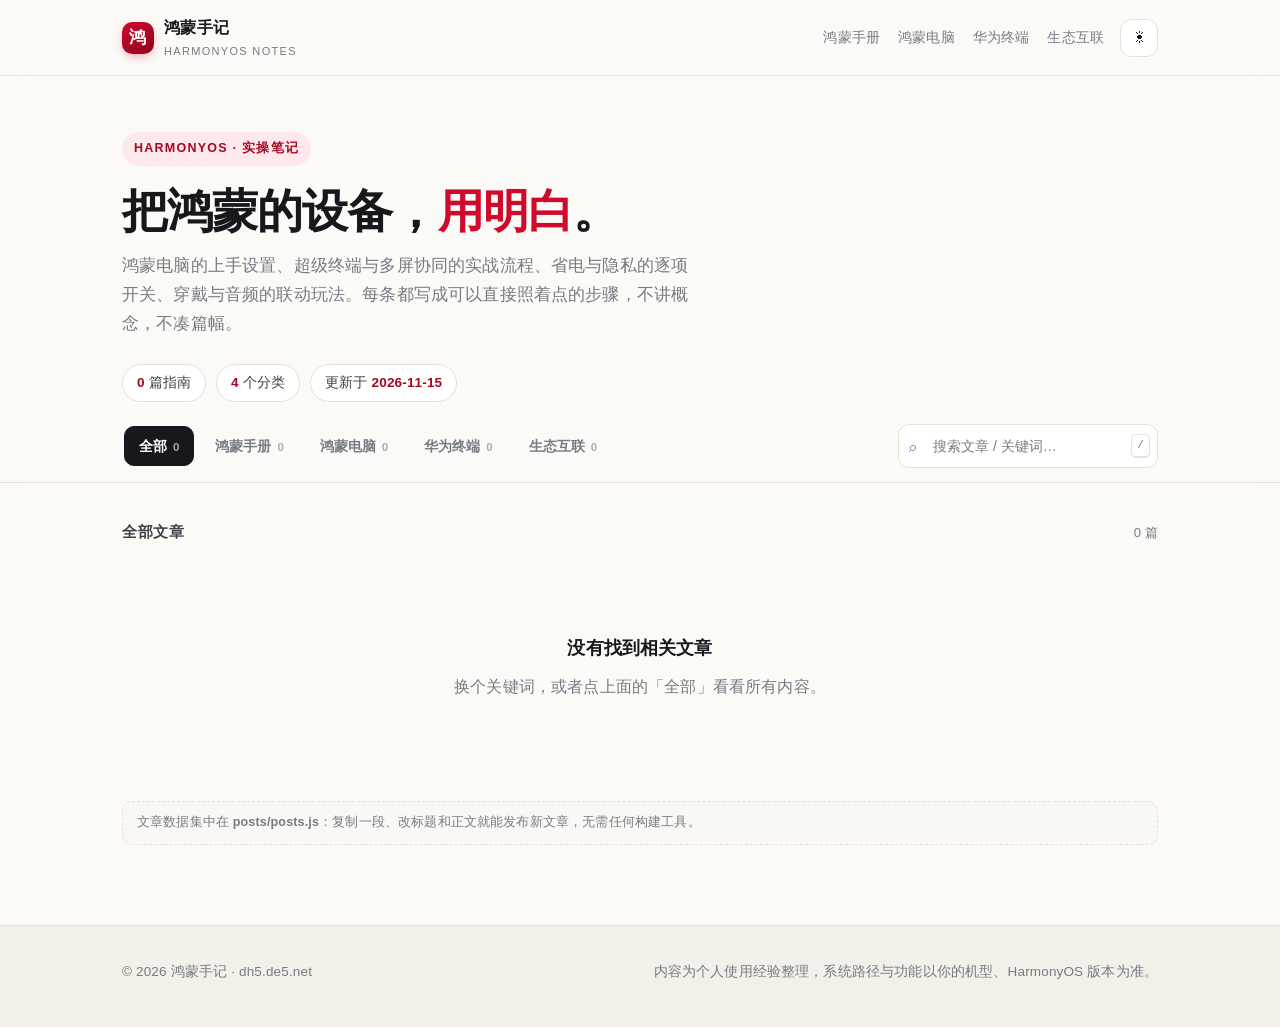
==== index.html @ 31f0f5b1 "feat: 鸿蒙手记 · 博客上线（9 篇 HarmonyOS / 华为终端指南） - 纯静态站点，零构建：index.html + assets/style.css + assets/app.js " ====
<!DOCTYPE html>
<html lang="zh-CN" data-theme="light">
<head>
<meta charset="utf-8">
<meta name="viewport" content="width=device-width, initial-scale=1, viewport-fit=cover">
<title>鸿蒙手记 · 华为终端与 HarmonyOS 使用手册</title>
<meta name="description" content="鸿蒙（HarmonyOS）使用手册、鸿蒙电脑（HarmonyOS PC）指南、华为终端与生态互联技巧。一套可以直接照着做的实操笔记。">
<meta name="theme-color" content="#fbfaf7" media="(prefers-color-scheme: light)">
<meta name="theme-color" content="#0e1013" media="(prefers-color-scheme: dark)">
<meta property="og:title" content="鸿蒙手记 · 华为终端与 HarmonyOS 使用手册">
<meta property="og:description" content="鸿蒙手册、鸿蒙电脑指南、华为终端与生态互联实战笔记。">
<meta property="og:type" content="website">
<meta property="og:url" content="https://dh5.de5.net/">
<link rel="canonical" href="https://dh5.de5.net/">
<link rel="icon" href="data:image/svg+xml,<svg xmlns='http://www.w3.org/2000/svg' viewBox='0 0 100 100'><rect width='100' height='100' rx='22' fill='%23cf0a2c'/><text x='50' y='70' font-size='58' font-family='system-ui,sans-serif' font-weight='700' fill='white' text-anchor='middle'>鸿</text></svg>">
<link rel="stylesheet" href="assets/style.css">
<script>
  // 主题在首次绘制前定好，避免闪白
  (function () {
    try {
      var saved = localStorage.getItem('dh5-theme');
      var sys = window.matchMedia('(prefers-color-scheme: dark)').matches ? 'dark' : 'light';
      document.documentElement.dataset.theme = saved || sys;
    } catch (e) {}
  })();
</script>
</head>
<body>

<div class="progress" id="progress" aria-hidden="true"></div>

<header class="topbar">
  <div class="topbar-inner">
    <a class="brand" href="#/" aria-label="回到首页">
      <span class="brand-mark">鸿</span>
      <span class="brand-text">鸿蒙手记<small>HarmonyOS Notes</small></span>
    </a>
    <span class="topbar-spacer"></span>
    <nav class="nav-links" aria-label="站内导航">
      <a href="#/cat/鸿蒙手册">鸿蒙手册</a>
      <a href="#/cat/鸿蒙电脑">鸿蒙电脑</a>
      <a href="#/cat/华为终端">华为终端</a>
      <a href="#/cat/生态互联">生态互联</a>
    </nav>
    <button class="icon-btn" id="themeBtn" type="button" title="切换深色 / 浅色" aria-label="切换深色或浅色主题">
      <span class="icon-sun">☀</span><span class="icon-moon">☾</span>
    </button>
  </div>
</header>

<section class="hero" id="hero">
  <span class="hero-eyebrow">HarmonyOS · 实操笔记</span>
  <h1>把鸿蒙的设备，<em>用明白</em>。</h1>
  <p>鸿蒙电脑的上手设置、超级终端与多屏协同的实战流程、省电与隐私的逐项开关、穿戴与音频的联动玩法。每条都写成可以直接照着点的步骤，不讲概念，不凑篇幅。</p>
  <ul class="hero-stats">
    <li><b id="statCount">9</b> 篇指南</li>
    <li><b>4</b> 个分类</li>
    <li>更新于 <b id="statDate">2026-11-15</b></li>
  </ul>
</section>

<div class="toolbar" id="toolbar">
  <div class="toolbar-inner">
    <div class="tabs" id="tabs" role="tablist" aria-label="文章分类"></div>
    <div class="search">
      <span class="lens" aria-hidden="true">⌕</span>
      <input id="search" type="search" placeholder="搜索文章 / 关键词…" autocomplete="off" aria-label="搜索文章">
      <kbd class="kbd">/</kbd>
    </div>
  </div>
</div>

<main>
  <!-- 列表视图 -->
  <div id="listView">
    <div class="list-head">
      <h2 id="listTitle">全部文章</h2>
      <span class="result" id="listResult"></span>
    </div>
    <div class="grid" id="grid"></div>
    <p class="hint">文章数据集中在 <b>posts/posts.js</b>：复制一段、改标题和正文就能发布新文章，无需任何构建工具。</p>
  </div>

  <!-- 阅读视图 -->
  <article id="readerView" class="reader" hidden></article>
</main>

<footer>
  <div class="footer-inner">
    <span>© <span id="year">2026</span> 鸿蒙手记 · dh5.de5.net</span>
    <span>内容为个人使用经验整理，系统路径与功能以你的机型、HarmonyOS 版本为准。</span>
  </div>
</footer>

<script src="posts/posts.js"></script>
<script src="assets/app.js"></script>
</body>
</html>
---- assets/style.css ----
/* ==========================================================================
   鸿蒙手记 · dh5.de5.net
   纯手写 CSS，无框架、无构建。改主题色只改 :root 里的变量即可。
   ========================================================================== */

:root {
  --bg: #fbfaf7;
  --bg-soft: #f3f0e9;
  --surface: #ffffff;
  --surface-2: #faf8f4;
  --ink: #16181c;
  --ink-soft: #3d4249;
  --muted: #767b83;
  --line: #e7e2d8;
  --accent: #cf0a2c;
  --accent-ink: #a80723;
  --accent-soft: #fde9ec;
  --shadow: 0 1px 2px rgba(22, 24, 28, .04), 0 8px 24px -12px rgba(22, 24, 28, .16);
  --shadow-lg: 0 2px 4px rgba(22, 24, 28, .05), 0 24px 48px -24px rgba(22, 24, 28, .28);
  --radius: 16px;
  --maxw: 1080px;
  --ease: cubic-bezier(.22, .61, .36, 1);
  color-scheme: light;
}

html[data-theme="dark"] {
  --bg: #0e1013;
  --bg-soft: #14171c;
  --surface: #171b21;
  --surface-2: #1c2027;
  --ink: #eceae6;
  --ink-soft: #c6c9cf;
  --muted: #9096a0;
  --line: #262b33;
  --accent: #ff5d78;
  --accent-ink: #ff8095;
  --accent-soft: #2a1620;
  --shadow: 0 1px 2px rgba(0, 0, 0, .4), 0 10px 30px -16px rgba(0, 0, 0, .7);
  --shadow-lg: 0 2px 6px rgba(0, 0, 0, .5), 0 30px 60px -30px rgba(0, 0, 0, .85);
  color-scheme: dark;
}

* { box-sizing: border-box; }

html { -webkit-text-size-adjust: 100%; scroll-behavior: smooth; }

body {
  margin: 0;
  background: var(--bg);
  color: var(--ink);
  font-family: "HarmonyOS Sans SC", "HarmonyOS Sans", -apple-system, BlinkMacSystemFont,
    "PingFang SC", "Hiragino Sans GB", "Microsoft YaHei", "Segoe UI", Roboto, sans-serif;
  font-size: 16px;
  line-height: 1.75;
  letter-spacing: .01em;
  -webkit-font-smoothing: antialiased;
  transition: background-color .3s var(--ease), color .3s var(--ease);
}

a { color: var(--accent-ink); text-decoration: none; }
a:hover { text-decoration: underline; text-underline-offset: 3px; }

img { max-width: 100%; display: block; }

::selection { background: var(--accent); color: #fff; }

/* ---------- 顶部导航 ---------- */
.topbar {
  position: sticky;
  top: 0;
  z-index: 40;
  backdrop-filter: saturate(1.4) blur(14px);
  -webkit-backdrop-filter: saturate(1.4) blur(14px);
  background: color-mix(in srgb, var(--bg) 82%, transparent);
  border-bottom: 1px solid var(--line);
}

.topbar-inner {
  max-width: var(--maxw);
  margin: 0 auto;
  padding: 14px 22px;
  display: flex;
  align-items: center;
  gap: 16px;
}

.brand {
  display: flex;
  align-items: center;
  gap: 10px;
  color: var(--ink);
  font-weight: 700;
  letter-spacing: .02em;
}
.brand:hover { text-decoration: none; }

.brand-mark {
  width: 32px; height: 32px;
  border-radius: 10px;
  display: grid; place-items: center;
  background: linear-gradient(145deg, var(--accent), #8e041c);
  color: #fff;
  font-size: 17px;
  font-weight: 700;
  box-shadow: 0 4px 12px -4px rgba(207, 10, 44, .55);
}

.brand-text small {
  display: block;
  font-size: 11px;
  font-weight: 500;
  color: var(--muted);
  letter-spacing: .12em;
  text-transform: uppercase;
}

.topbar-spacer { flex: 1; }

.nav-links { display: flex; gap: 18px; }
.nav-links a {
  color: var(--muted);
  font-size: 14px;
  font-weight: 500;
}
.nav-links a:hover { color: var(--ink); text-decoration: none; }

.icon-btn {
  width: 38px; height: 38px;
  border-radius: 11px;
  border: 1px solid var(--line);
  background: var(--surface);
  color: var(--ink);
  cursor: pointer;
  display: grid; place-items: center;
  font-size: 16px;
  transition: transform .18s var(--ease), border-color .18s var(--ease), background .18s var(--ease);
}
.icon-btn:hover { transform: translateY(-1px); border-color: var(--accent); }
.icon-btn:active { transform: scale(.96); }
html[data-theme="light"] .icon-moon { display: none; }
html[data-theme="dark"] .icon-sun { display: none; }

/* ---------- 头部 ---------- */
.hero {
  max-width: var(--maxw);
  margin: 0 auto;
  padding: 56px 22px 8px;
}

.hero-eyebrow {
  display: inline-flex;
  align-items: center;
  gap: 8px;
  font-size: 12.5px;
  font-weight: 600;
  letter-spacing: .1em;
  text-transform: uppercase;
  color: var(--accent-ink);
  background: var(--accent-soft);
  border-radius: 999px;
  padding: 6px 12px;
}

.hero h1 {
  margin: 18px 0 12px;
  font-size: clamp(30px, 5.2vw, 46px);
  line-height: 1.2;
  letter-spacing: -.02em;
  font-weight: 750;
}

.hero h1 em {
  font-style: normal;
  color: var(--accent);
}

.hero p {
  margin: 0;
  max-width: 62ch;
  color: var(--muted);
  font-size: 16.5px;
}

.hero-stats {
  display: flex;
  flex-wrap: wrap;
  gap: 10px;
  margin: 26px 0 0;
  padding: 0;
  list-style: none;
}
.hero-stats li {
  font-size: 13.5px;
  color: var(--ink-soft);
  background: var(--surface);
  border: 1px solid var(--line);
  border-radius: 999px;
  padding: 6px 14px;
}
.hero-stats b { color: var(--accent-ink); font-weight: 700; }

/* ---------- 工具条：搜索 + 分类 ---------- */
.toolbar {
  position: sticky;
  top: 67px;
  z-index: 30;
  background: color-mix(in srgb, var(--bg) 88%, transparent);
  backdrop-filter: blur(12px);
  -webkit-backdrop-filter: blur(12px);
  border-bottom: 1px solid var(--line);
}
.toolbar-inner {
  max-width: var(--maxw);
  margin: 0 auto;
  padding: 14px 22px;
  display: flex;
  align-items: center;
  gap: 16px;
  flex-wrap: wrap;
}

.tabs {
  display: flex;
  gap: 6px;
  overflow-x: auto;
  scrollbar-width: none;
  padding: 2px;
  flex: 1 1 auto;
}
.tabs::-webkit-scrollbar { display: none; }

.tab {
  border: 1px solid transparent;
  background: transparent;
  color: var(--muted);
  font: inherit;
  font-size: 14px;
  font-weight: 600;
  padding: 7px 14px;
  border-radius: 10px;
  cursor: pointer;
  white-space: nowrap;
  transition: all .16s var(--ease);
}
.tab:hover { color: var(--ink); background: var(--bg-soft); }
.tab[aria-selected="true"] {
  color: #fff;
  background: var(--ink);
  border-color: var(--ink);
}
html[data-theme="dark"] .tab[aria-selected="true"] { color: #0e1013; }
.tab .count {
  font-size: 11.5px;
  opacity: .6;
  margin-left: 6px;
  font-variant-numeric: tabular-nums;
}

.search {
  position: relative;
  flex: 0 1 260px;
  min-width: 160px;
}
.search input {
  width: 100%;
  font: inherit;
  font-size: 14px;
  color: var(--ink);
  background: var(--surface);
  border: 1px solid var(--line);
  border-radius: 11px;
  padding: 9px 34px 9px 34px;
  outline: none;
  transition: border-color .18s var(--ease), box-shadow .18s var(--ease);
}
.search input::placeholder { color: var(--muted); }
.search input:focus {
  border-color: var(--accent);
  box-shadow: 0 0 0 3px var(--accent-soft);
}
.search .lens {
  position: absolute;
  left: 11px; top: 50%;
  transform: translateY(-50%);
  color: var(--muted);
  font-size: 14px;
  pointer-events: none;
}
.search .kbd {
  position: absolute;
  right: 8px; top: 50%;
  transform: translateY(-50%);
  font-size: 11px;
  color: var(--muted);
  border: 1px solid var(--line);
  border-bottom-width: 2px;
  border-radius: 5px;
  padding: 1px 5px;
  pointer-events: none;
  font-family: ui-monospace, SFMono-Regular, Menlo, monospace;
}

/* ---------- 列表 ---------- */
main { max-width: var(--maxw); margin: 0 auto; padding: 30px 22px 80px; }

.list-head {
  display: flex;
  align-items: baseline;
  justify-content: space-between;
  gap: 12px;
  margin: 6px 0 18px;
}
.list-head h2 {
  font-size: 15px;
  font-weight: 700;
  letter-spacing: .04em;
  color: var(--ink-soft);
  margin: 0;
}
.list-head .result { font-size: 13px; color: var(--muted); }

.grid {
  display: grid;
  grid-template-columns: repeat(auto-fill, minmax(300px, 1fr));
  gap: 18px;
}

.card {
  position: relative;
  display: flex;
  flex-direction: column;
  gap: 10px;
  text-align: left;
  font: inherit;
  color: inherit;
  background: var(--surface);
  border: 1px solid var(--line);
  border-radius: var(--radius);
  padding: 22px 22px 20px;
  cursor: pointer;
  box-shadow: var(--shadow);
  transition: transform .22s var(--ease), box-shadow .22s var(--ease), border-color .22s var(--ease);
  overflow: hidden;
}
.card::after {
  content: "";
  position: absolute;
  inset: 0 auto 0 0;
  width: 3px;
  background: var(--accent);
  transform: scaleY(0);
  transform-origin: top;
  transition: transform .25s var(--ease);
}
.card:hover {
  transform: translateY(-3px);
  box-shadow: var(--shadow-lg);
  border-color: color-mix(in srgb, var(--accent) 40%, var(--line));
}
.card:hover::after { transform: scaleY(1); }
.card:focus-visible { outline: 2px solid var(--accent); outline-offset: 3px; }

.card-top {
  display: flex;
  align-items: center;
  gap: 10px;
  font-size: 12.5px;
  color: var(--muted);
}
.chip {
  font-size: 11.5px;
  font-weight: 700;
  letter-spacing: .02em;
  color: var(--accent-ink);
  background: var(--accent-soft);
  border-radius: 7px;
  padding: 3px 9px;
}
.dot { width: 3px; height: 3px; border-radius: 50%; background: currentColor; opacity: .5; }

.card h3 {
  margin: 0;
  font-size: 18.5px;
  line-height: 1.45;
  font-weight: 700;
  letter-spacing: -.01em;
}

.card p {
  margin: 0;
  color: var(--muted);
  font-size: 14px;
  line-height: 1.7;
  display: -webkit-box;
  -webkit-line-clamp: 3;
  -webkit-box-orient: vertical;
  overflow: hidden;
}

.card-tags {
  display: flex;
  flex-wrap: wrap;
  gap: 6px;
  margin-top: auto;
  padding-top: 4px;
}
.card-tags span {
  font-size: 11.5px;
  color: var(--muted);
  border: 1px solid var(--line);
  border-radius: 6px;
  padding: 1px 7px;
}

.empty {
  text-align: center;
  padding: 70px 20px;
  color: var(--muted);
}
.empty strong { display: block; color: var(--ink); font-size: 18px; margin-bottom: 8px; }

/* ---------- 文章阅读页 ---------- */
.reader { max-width: 760px; margin: 0 auto; }

.progress {
  position: fixed;
  top: 0; left: 0;
  height: 2px;
  width: 0;
  background: var(--accent);
  z-index: 60;
  transition: width .1s linear;
}

.backlink {
  display: inline-flex;
  align-items: center;
  gap: 7px;
  font-size: 14px;
  font-weight: 600;
  color: var(--muted);
  margin: 4px 0 22px;
}
.backlink:hover { color: var(--accent-ink); text-decoration: none; }

.article-head { border-bottom: 1px solid var(--line); padding-bottom: 26px; margin-bottom: 32px; }
.article-head .card-top { margin-bottom: 14px; }
.article-head h1 {
  margin: 0 0 14px;
  font-size: clamp(26px, 4.4vw, 38px);
  line-height: 1.28;
  letter-spacing: -.02em;
  font-weight: 750;
}
.article-head .summary {
  margin: 0;
  color: var(--muted);
  font-size: 16px;
  line-height: 1.8;
}

.prose { font-size: 16.5px; line-height: 1.95; color: var(--ink-soft); }
.prose h2 {
  position: relative;
  margin: 44px 0 14px;
  padding-left: 14px;
  font-size: 22px;
  line-height: 1.4;
  font-weight: 700;
  color: var(--ink);
  letter-spacing: -.01em;
}
.prose h2::before {
  content: "";
  position: absolute;
  left: 0; top: .32em; bottom: .32em;
  width: 4px;
  border-radius: 2px;
  background: var(--accent);
}
.prose h3 { margin: 30px 0 10px; font-size: 17.5px; font-weight: 700; color: var(--ink); }
.prose p { margin: 0 0 18px; }
.prose strong { color: var(--ink); font-weight: 700; }
.prose ul, .prose ol { margin: 0 0 20px; padding-left: 22px; }
.prose li { margin: 7px 0; }
.prose li::marker { color: var(--accent); }
.prose blockquote {
  margin: 24px 0;
  padding: 16px 20px;
  border-left: 3px solid var(--accent);
  background: var(--surface);
  border-radius: 0 12px 12px 0;
  color: var(--ink-soft);
  font-size: 15.5px;
}
.prose blockquote p:last-child { margin-bottom: 0; }
.prose code {
  font-family: ui-monospace, SFMono-Regular, Menlo, Consolas, monospace;
  font-size: .9em;
  background: var(--bg-soft);
  border: 1px solid var(--line);
  border-radius: 5px;
  padding: 1px 5px;
}
.prose hr { border: 0; border-top: 1px solid var(--line); margin: 40px 0; }

.prose table {
  width: 100%;
  border-collapse: collapse;
  margin: 22px 0;
  font-size: 14.5px;
  background: var(--surface);
  border: 1px solid var(--line);
  border-radius: 12px;
  overflow: hidden;
}
.prose th, .prose td {
  padding: 10px 14px;
  text-align: left;
  border-bottom: 1px solid var(--line);
}
.prose th { background: var(--surface-2); font-weight: 700; color: var(--ink); font-size: 13.5px; }
.prose tr:last-child td { border-bottom: 0; }

.pager {
  display: grid;
  grid-template-columns: 1fr 1fr;
  gap: 14px;
  margin: 56px 0 0;
  padding-top: 26px;
  border-top: 1px solid var(--line);
}
.pager a, .pager div {
  display: block;
  border: 1px solid var(--line);
  border-radius: 12px;
  padding: 14px 16px;
  color: var(--ink);
  font-size: 14.5px;
  font-weight: 600;
  background: var(--surface);
  transition: border-color .18s var(--ease), transform .18s var(--ease);
}
.pager a:hover { border-color: var(--accent); text-decoration: none; transform: translateY(-1px); }
.pager small { display: block; color: var(--muted); font-size: 11.5px; font-weight: 500; margin-bottom: 4px; letter-spacing: .06em; }
.pager .next { text-align: right; }
.pager .placeholder { border-style: dashed; background: transparent; opacity: .5; }

/* ---------- 页脚 ---------- */
footer {
  border-top: 1px solid var(--line);
  background: var(--bg-soft);
}
.footer-inner {
  max-width: var(--maxw);
  margin: 0 auto;
  padding: 34px 22px 44px;
  display: flex;
  flex-wrap: wrap;
  gap: 14px 26px;
  align-items: center;
  justify-content: space-between;
  color: var(--muted);
  font-size: 13.5px;
}
.footer-inner a { color: var(--muted); }
.footer-inner a:hover { color: var(--accent-ink); }

.hint {
  font-size: 12.5px;
  color: var(--muted);
  border: 1px dashed var(--line);
  border-radius: 10px;
  padding: 10px 14px;
  margin: 30px 0 0;
  background: var(--surface-2);
}

/* ---------- 动画 ---------- */
@keyframes rise {
  from { opacity: 0; transform: translateY(10px); }
  to { opacity: 1; transform: none; }
}
.rise { animation: rise .42s var(--ease) both; }

@media (prefers-reduced-motion: reduce) {
  * { animation: none !important; transition: none !important; }
  html { scroll-behavior: auto; }
}

/* ---------- 响应式 ---------- */
@media (max-width: 720px) {
  .topbar-inner { padding: 12px 16px; }
  .brand-text small { display: none; }
  .nav-links { display: none; }
  .hero { padding: 36px 16px 4px; }
  .hero p { font-size: 15.5px; }
  main { padding: 22px 16px 64px; }
  .toolbar { top: 61px; }
  .toolbar-inner { padding: 10px 16px; gap: 10px; }
  .search { flex: 1 1 100%; order: -1; }
  .search .kbd { display: none; }
  .grid { grid-template-columns: 1fr; gap: 14px; }
  .card { padding: 18px; }
  .prose { font-size: 16px; }
  .pager { grid-template-columns: 1fr; }
  .pager .next { text-align: left; }
  .footer-inner { padding: 26px 16px 36px; }
}

@media (min-width: 980px) {
  .grid { grid-template-columns: repeat(3, 1fr); }
  .card.feature { grid-column: span 2; }
}
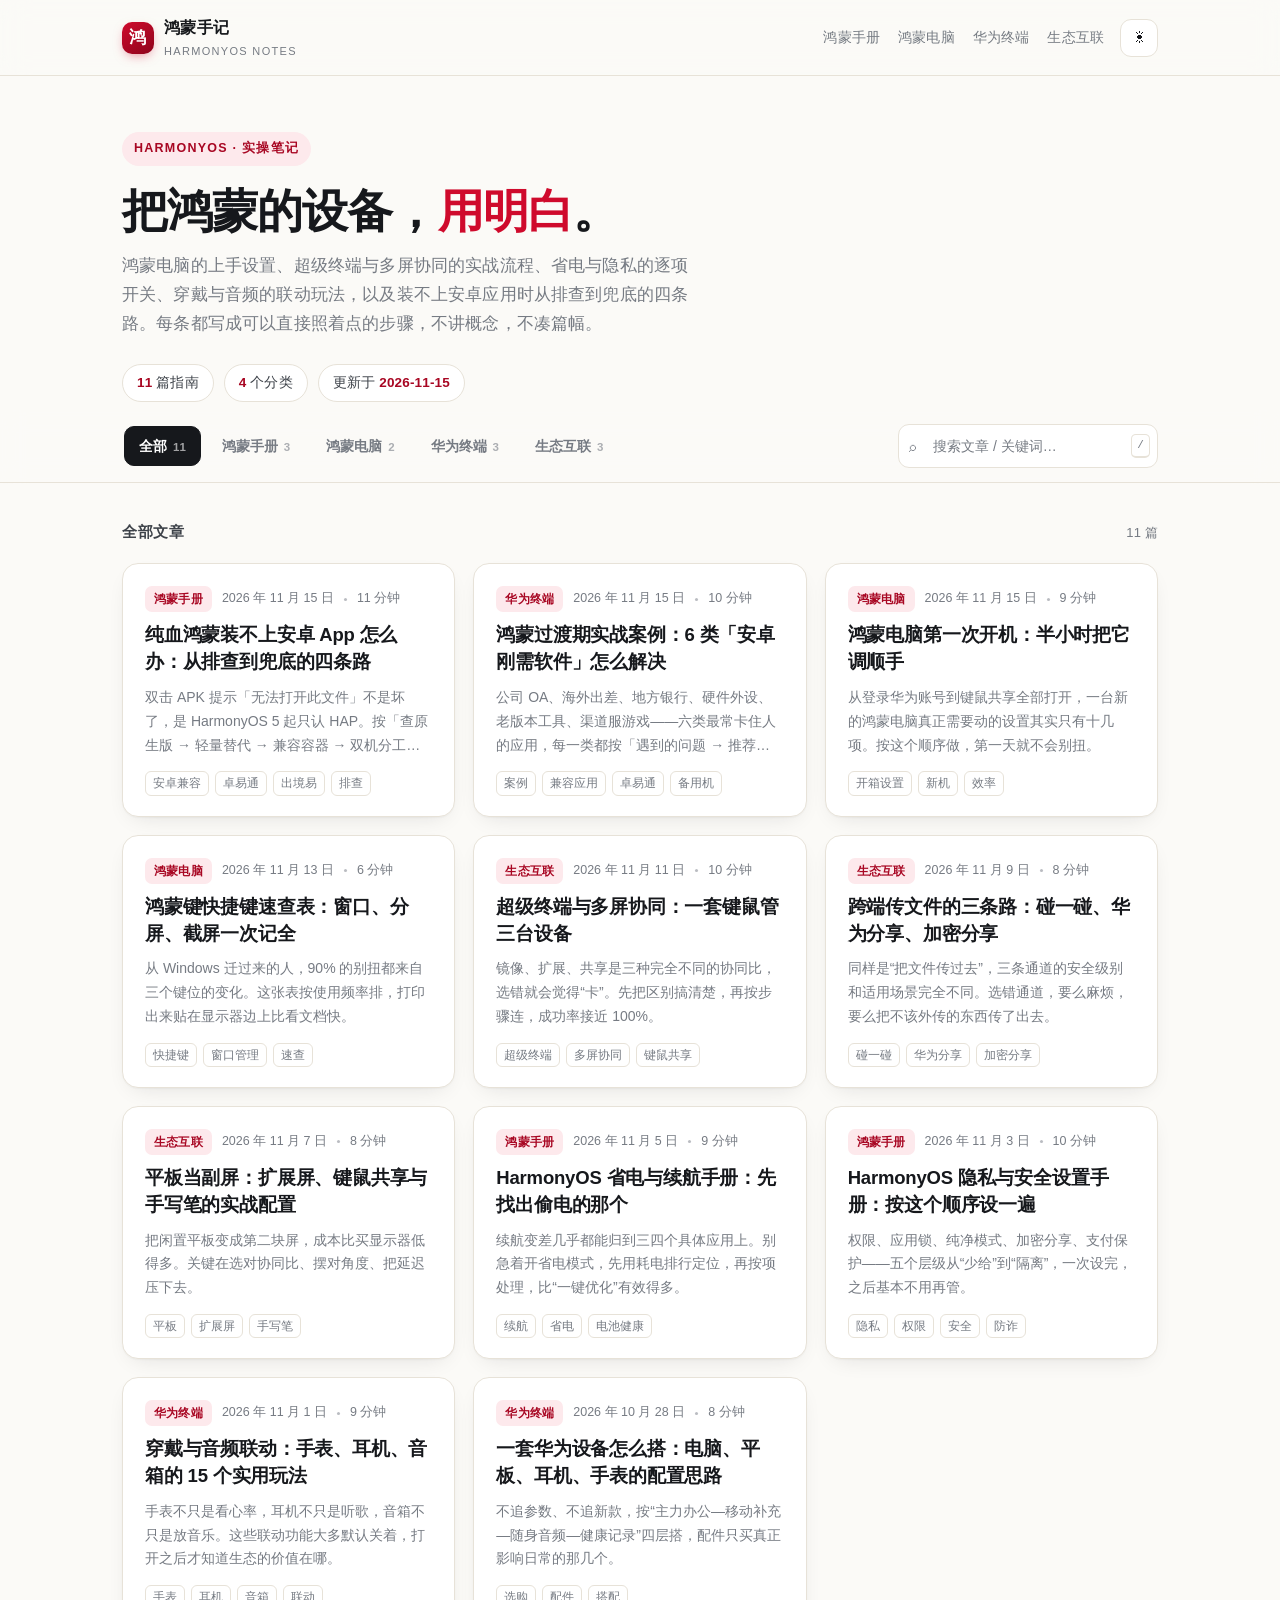
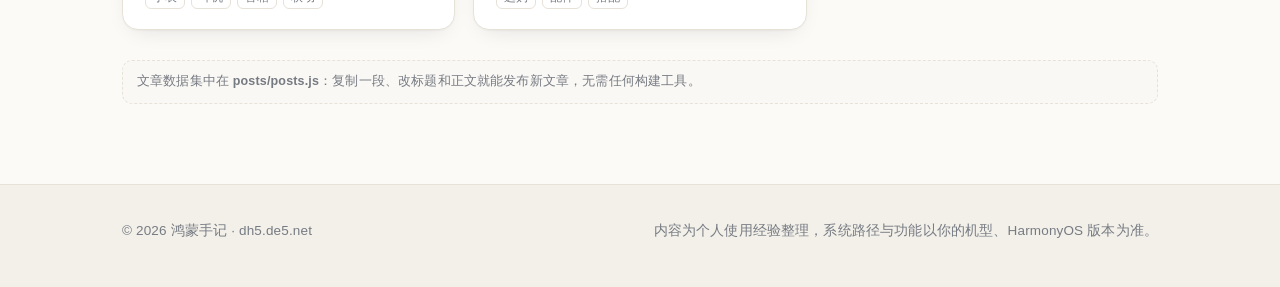
==== commit 5473584f: "content: 新增鸿蒙兼容安卓两篇（四条排查路径 + 6 类实战案例）" ====
--- a/index.html
+++ b/index.html
@@ -51,9 +51,9 @@
 <section class="hero" id="hero">
   <span class="hero-eyebrow">HarmonyOS · 实操笔记</span>
   <h1>把鸿蒙的设备，<em>用明白</em>。</h1>
-  <p>鸿蒙电脑的上手设置、超级终端与多屏协同的实战流程、省电与隐私的逐项开关、穿戴与音频的联动玩法。每条都写成可以直接照着点的步骤，不讲概念，不凑篇幅。</p>
+  <p>鸿蒙电脑的上手设置、超级终端与多屏协同的实战流程、省电与隐私的逐项开关、穿戴与音频的联动玩法，以及装不上安卓应用时从排查到兜底的四条路。每条都写成可以直接照着点的步骤，不讲概念，不凑篇幅。</p>
   <ul class="hero-stats">
-    <li><b id="statCount">9</b> 篇指南</li>
+    <li><b id="statCount">11</b> 篇指南</li>
     <li><b>4</b> 个分类</li>
     <li>更新于 <b id="statDate">2026-11-15</b></li>
   </ul>
